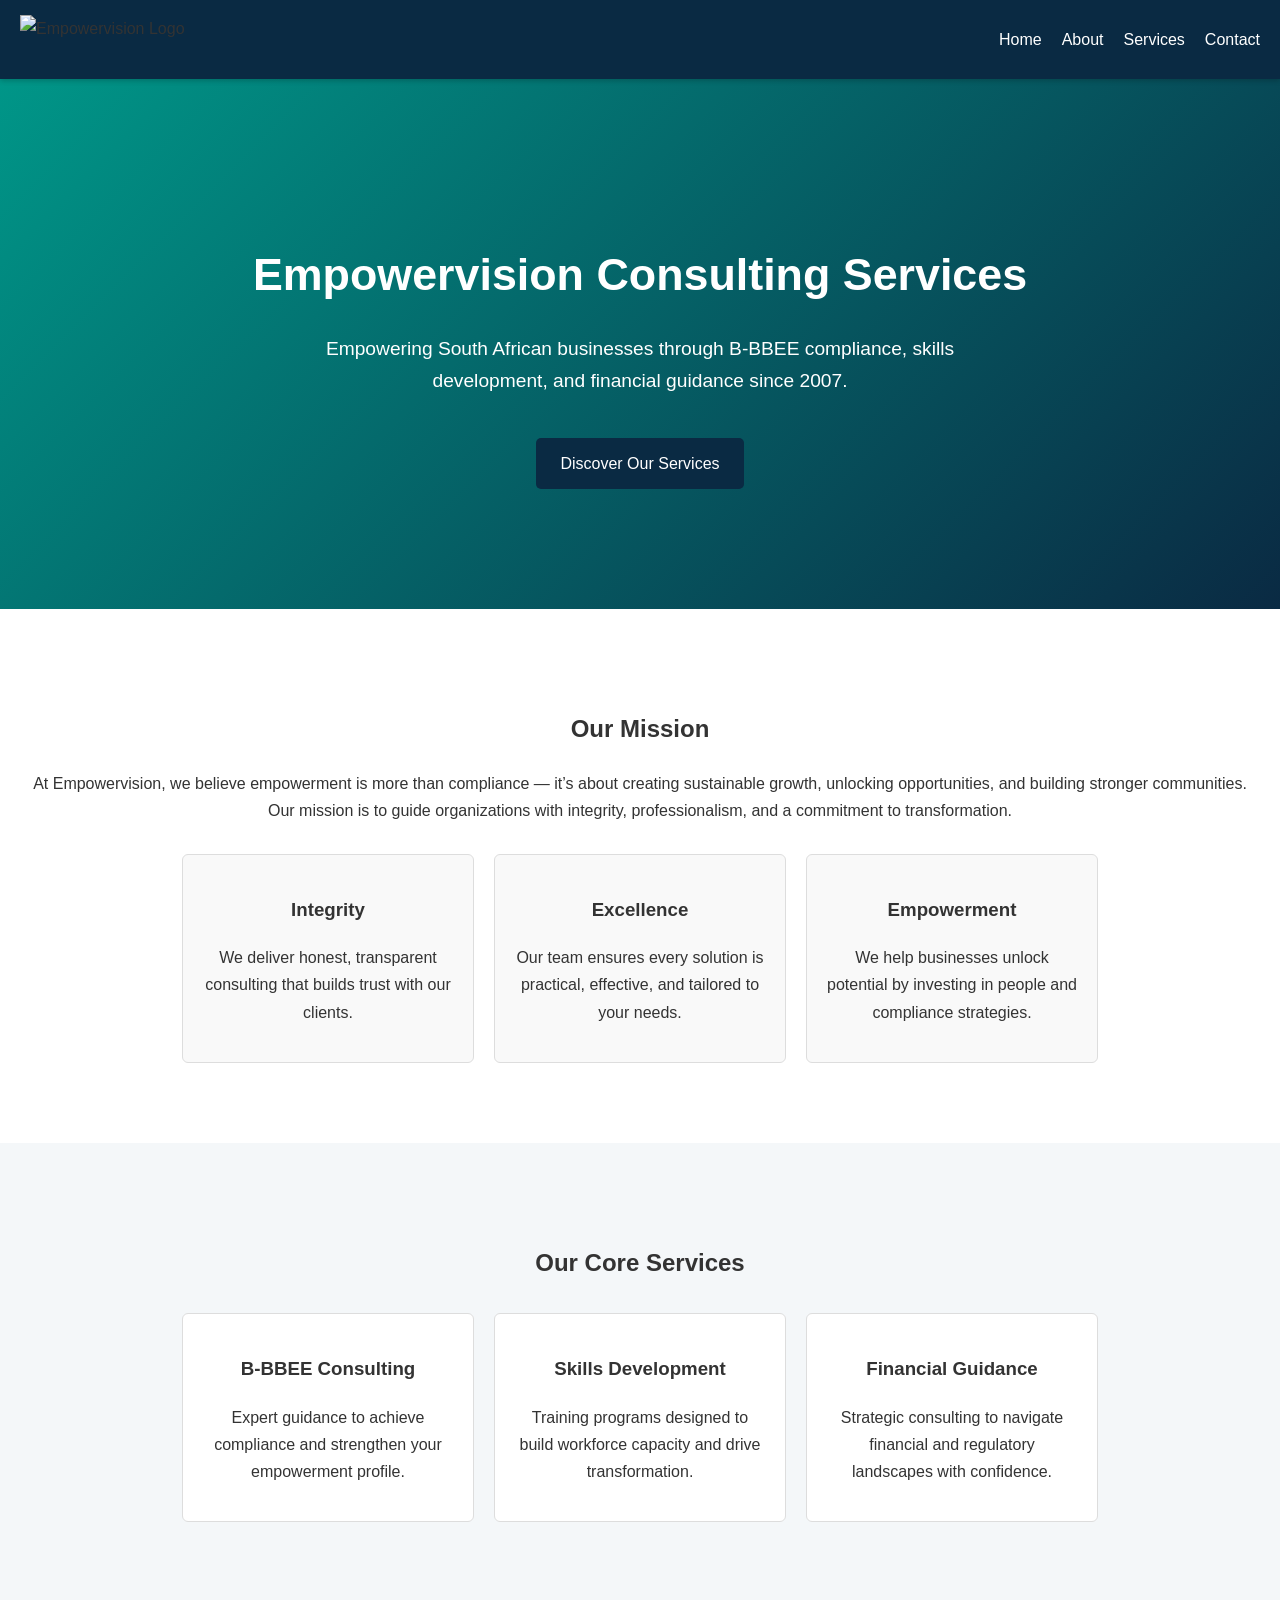
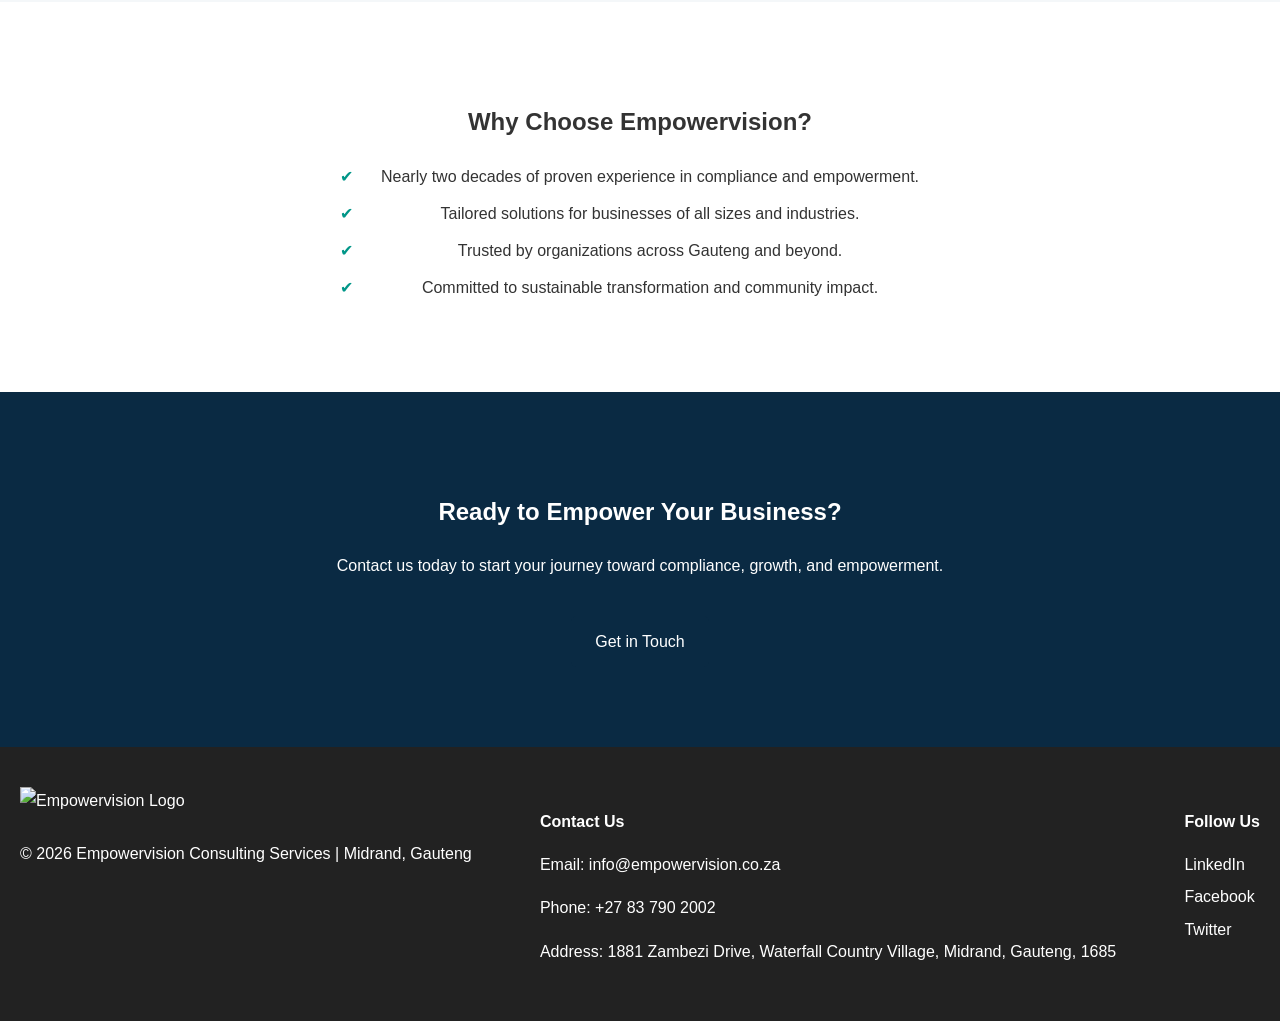
==== index.html @ 843c6916 "Fix link case sensitivity for services page" ====
<!DOCTYPE html>
<html lang="en">
<head>
  <meta charset="UTF-8">
  <meta name="viewport" content="width=device-width, initial-scale=1.0">
  <title>Empowervision Consulting Services</title>
  <link rel="stylesheet" href="style.css">
</head>
<body>
  
<!-- Header -->
<header>
  <nav class="navbar">
    <img src="assets/LOGO.png" alt="Empowervision Logo" class="logo">

    <!-- Navigation Links -->
    <ul class="nav-links">
      <li><a href="index.html">Home</a></li>
      <li><a href="about.html">About</a></li>
      <li><a href="services.html">Services</a></li>
      <li><a href="contact.html">Contact</a></li>
    </ul>

    <!-- Hamburger Button -->
    <div class="hamburger">
      <span></span>
      <span></span>
      <span></span>
    </div>
  </nav>
</header>

  <!-- Hero Section -->
  <section class="hero">
    <div class="hero-text">
      <h1>Empowervision Consulting Services</h1>
      <p>Empowering South African businesses through B-BBEE compliance, skills development, and financial guidance since 2007.</p>
      <a href="services.html" class="btn">Discover Our Services</a>
    </div>
  </section>

  <!-- Mission & Values -->
  <section class="mission">
    <h2>Our Mission</h2>
    <p>At Empowervision, we believe empowerment is more than compliance — it’s about creating sustainable growth, unlocking opportunities, and building stronger communities. Our mission is to guide organizations with integrity, professionalism, and a commitment to transformation.</p>
    <div class="values-grid">
      <div class="value-card">
        <h3>Integrity</h3>
        <p>We deliver honest, transparent consulting that builds trust with our clients.</p>
      </div>
      <div class="value-card">
        <h3>Excellence</h3>
        <p>Our team ensures every solution is practical, effective, and tailored to your needs.</p>
      </div>
      <div class="value-card">
        <h3>Empowerment</h3>
        <p>We help businesses unlock potential by investing in people and compliance strategies.</p>
      </div>
    </div>
  </section>

  <!-- Services Overview -->
  <section class="services">
    <h2>Our Core Services</h2>
    <div class="service-grid">
      <div class="service-card">
        <h3>B-BBEE Consulting</h3>
        <p>Expert guidance to achieve compliance and strengthen your empowerment profile.</p>
      </div>
      <div class="service-card">
        <h3>Skills Development</h3>
        <p>Training programs designed to build workforce capacity and drive transformation.</p>
      </div>
      <div class="service-card">
        <h3>Financial Guidance</h3>
        <p>Strategic consulting to navigate financial and regulatory landscapes with confidence.</p>
      </div>
    </div>
  </section>

  <!-- Why Choose Us -->
  <section class="why-us">
    <h2>Why Choose Empowervision?</h2>
    <ul>
      <li>Nearly two decades of proven experience in compliance and empowerment.</li>
      <li>Tailored solutions for businesses of all sizes and industries.</li>
      <li>Trusted by organizations across Gauteng and beyond.</li>
      <li>Committed to sustainable transformation and community impact.</li>
    </ul>
  </section>

  <!-- Call to Action -->
  <section class="cta">
    <h2>Ready to Empower Your Business?</h2>
    <p>Contact us today to start your journey toward compliance, growth, and empowerment.</p>
    <a href="Contact.html" class="btn">Get in Touch</a>
  </section>

  <!-- Footer -->
  <footer>
    <div class="footer-content">
      <div class="footer-left">
        <img src="assets/LOGO.png" alt="Empowervision Logo" class="footer-logo">
        <p>&copy; 2026 Empowervision Consulting Services | Midrand, Gauteng</p>
      </div>
      <div class="footer-middle">
        <h4>Contact Us</h4>
        <p>Email: info@empowervision.co.za</p>
        <p>Phone: +27 83 790 2002</p>
        <p>Address: 1881 Zambezi Drive, Waterfall Country Village, Midrand, Gauteng, 1685</p>
      </div>
      <div class="footer-right">
        <h4>Follow Us</h4>
        <ul class="social-links">
          <li><a href="#">LinkedIn</a></li>
          <li><a href="#">Facebook</a></li>
          <li><a href="#">Twitter</a></li>
        </ul>
      </div>
    </div>
  </footer>
  <script>
  const hamburger = document.querySelector('.hamburger');
  const navLinks = document.querySelector('.nav-links');

  hamburger.addEventListener('click', () => {
    hamburger.classList.toggle('active');
    navLinks.classList.toggle('active');
  });
</script>
</body>
</html>
---- style.css ----
:root {
  --primary-color: #0a2a43;   /* Deep navy */
  --accent-color: #009688;   /* Teal/green */
  --light-bg: #f9f9f9;
  --text-color: #333;
}

html {
  scroll-behavior: smooth;
}

body {
  margin: 0;
  font-family: 'Poppins', Arial, Helvetica, sans-serif;
  color: var(--text-color);
  line-height: 1.7;
  background: #fff;
}

/* Header & Navbar */
header {
  background: var(--primary-color);
  padding: 10px 20px;
  position: sticky;
  top: 0;
  z-index: 1000;
  box-shadow: 0 2px 5px rgba(0,0,0,0.2);
}

.logo {
  height: 50px;
}

.navbar {
  display: flex;
  justify-content: space-between;
  align-items: center;
}

.nav-links {
  list-style: none;
  display: flex;
  gap: 20px;
}

.nav-links a {
  color: #fff;
  text-decoration: none;
  font-weight: 500;
  transition: color 0.3s ease;
}

.nav-links a:hover {
  color: var(--accent-color);
}

/* Hamburger */
.hamburger {
  display: none;
  flex-direction: column;
  cursor: pointer;
  gap: 5px;
}

.hamburger span {
  width: 25px;
  height: 3px;
  background: #fff;
  border-radius: 2px;
  transition: all 0.3s ease;
}

/* Mobile Menu */
@media (max-width: 768px) {
  .nav-links {
    position: absolute;
    top: 70px;
    right: 0;
    background: var(--primary-color);
    flex-direction: column;
    width: 200px;
    padding: 20px;
    gap: 15px;
    transform: translateX(100%);
    transition: transform 0.3s ease;
  }

  .nav-links.active {
    transform: translateX(0);
  }

  .hamburger {
    display: flex;
  }
}

/* Hamburger Animation (X toggle) */
.hamburger.active span:nth-child(1) {
  transform: rotate(45deg) translate(5px, 5px);
}

.hamburger.active span:nth-child(2) {
  opacity: 0;
}

.hamburger.active span:nth-child(3) {
  transform: rotate(-45deg) translate(5px, -5px);
}

/* Hero Section */
.hero {
  background: linear-gradient(135deg, var(--accent-color), var(--primary-color));
  color: #fff;
  text-align: center;
  padding: 120px 20px;
}

.hero h1 {
  font-size: 2.8rem;
  margin-bottom: 20px;
  animation: fadeInDown 1s ease;
}

.hero p {
  font-size: 1.2rem;
  max-width: 700px;
  margin: 0 auto 20px;
  animation: fadeInUp 1.2s ease;
}

.btn {
  display: inline-block;
  background: var(--primary-color);
  color: #fff;
  padding: 12px 24px;
  margin-top: 20px;
  text-decoration: none;
  border-radius: 5px;
  transition: transform 0.3s ease, background 0.3s ease;
}

.btn:hover {
  transform: scale(1.05);
  background: #06405f;
}

/* Mission & Values */
.mission {
  padding: 80px 20px;
  text-align: center;
}

.values-grid {
  display: flex;
  justify-content: center;
  gap: 20px;
  flex-wrap: wrap;
  margin-top: 30px;
}

.value-card {
  background: var(--light-bg);
  padding: 20px;
  border-radius: 6px;
  width: 250px;
  border: 1px solid #ddd;
  transition: transform 0.3s ease, box-shadow 0.3s ease;
}

.value-card:hover {
  transform: translateY(-5px);
  box-shadow: 0 8px 20px rgba(0,0,0,0.15);
}

/* Services */
.services {
  padding: 80px 20px;
  text-align: center;
  background: #f4f7f9;
}

.service-grid {
  display: flex;
  justify-content: center;
  gap: 20px;
  flex-wrap: wrap;
  margin-top: 30px;
}

.service-card {
  background: #fff;
  padding: 20px;
  border-radius: 6px;
  width: 250px;
  border: 1px solid #ddd;
  transition: transform 0.3s ease, box-shadow 0.3s ease;
}

.service-card:hover {
  transform: translateY(-5px);
  box-shadow: 0 8px 20px rgba(0,0,0,0.15);
}

/* Why Us */
.why-us {
  padding: 80px 20px;
  text-align: center;
}

.why-us ul {
  list-style: none;
  padding: 0;
  max-width: 600px;
  margin: 0 auto;
}

.why-us li {
  margin: 10px 0;
  font-weight: 500;
  position: relative;
  padding-left: 20px;
}

.why-us li::before {
  content: "✔";
  color: var(--accent-color);
  position: absolute;
  left: 0;
}

/* Call to Action */
.cta {
  background: var(--primary-color);
  color: #fff;
  text-align: center;
  padding: 80px 20px;
}

.cta h2 {
  margin-bottom: 20px;
}

/* Footer */
footer {
  background: #222;
  color: #fff;
  padding: 40px 20px;
}

.footer-content {
  display: flex;
  justify-content: space-between;
  flex-wrap: wrap;
  gap: 30px;
}

.footer-logo {
  height: 40px;
  margin-bottom: 10px;
}

.footer-middle h4,
.footer-right h4 {
  margin-bottom: 10px;
}

.social-links {
  list-style: none;
  padding: 0;
}

.social-links li {
  margin: 5px 0;
}

.social-links a {
  color: #fff;
  text-decoration: none;
  transition: color 0.3s ease;
}

.social-links a:hover {
  color: var(--accent-color);
}

/* Animations */
.fade-in {
  opacity: 0;
  transform: translateY(20px);
  animation: fadeInUp 1s forwards;
}

.slide-up {
  opacity: 0;
  transform: translateY(40px);
  animation: slideUp 1s forwards;
}

@keyframes fadeInUp {
  to {
    opacity: 1;
    transform: translateY(0);
  }
}

@keyframes fadeInDown {
  from {
    opacity: 0;
    transform: translateY(-30px);
  }
  to {
    opacity: 1;
    transform: translateY(0);
  }
}

@keyframes slideUp {
  to {
    opacity: 1;
    transform: translateY(0);
  }
}

/* Responsive Timeline */
@media (max-width: 768px) {
  .timeline::before {
    left: 10px;
  }
  .timeline-item {
    width: 100%;
    align-self: flex-start;
  }

  .footer-content {
    flex-direction: column;
    text-align: center;
  }
}

/* Contact Form */
.contact-form {
  display: flex;
  flex-direction: column;
  gap: 15px;
  max-width: 600px;
  margin: 0 auto;
}

.contact-form input,
.contact-form textarea {
  padding: 12px;
  border: 1px solid #ddd;
  border-radius: 6px;
  font-size: 1rem;
}

.contact-form button {
  align-self: flex-start;
  background: var(--accent-color);
  color: #fff;
  padding: 12px 24px;
  border: none;
  border-radius: 6px;
  cursor: pointer;
  font-size: 1rem;
  transition: background 0.3s ease, transform 0.3s ease;
}

.contact-form button:hover {
  background: #00796b;
  transform: scale(1.05);
}

/* Timeline Section */
.timeline {
  display: flex;
  flex-direction: column;
  gap: 30px;
  max-width: 800px;
  margin: 40px auto;
  position: relative;
}

.timeline::before {
  content: "";
  position: absolute;
  left: 50%;
  top: 0;
  bottom: 0;
  width: 4px;
  background: var(--accent-color);
  transform: translateX(-50%);
}

.timeline-item {
  background: #fff;
  border: 1px solid #ddd;
  border-radius: 6px;
  padding: 20px;
  width: 45%;
  position: relative;
}

.timeline-item:nth-child(odd) {
  align-self: flex-start;
}

.timeline-item:nth-child(even) {
  align-self: flex-end;
}

.timeline-item h3 {
  color: var(--accent-color);
  margin-bottom: 10px;
}

/* Responsive Timeline */
@media (max-width: 768px) {
  .timeline::before {
    left: 10px;
  }
  .timeline-item {
    width: 100%;
    align-self: flex-start;
  }
}

/* Utility: Container for consistent spacing */
.container {
  max-width: 1200px;
  margin: 0 auto;
  padding: 0 20px;
}
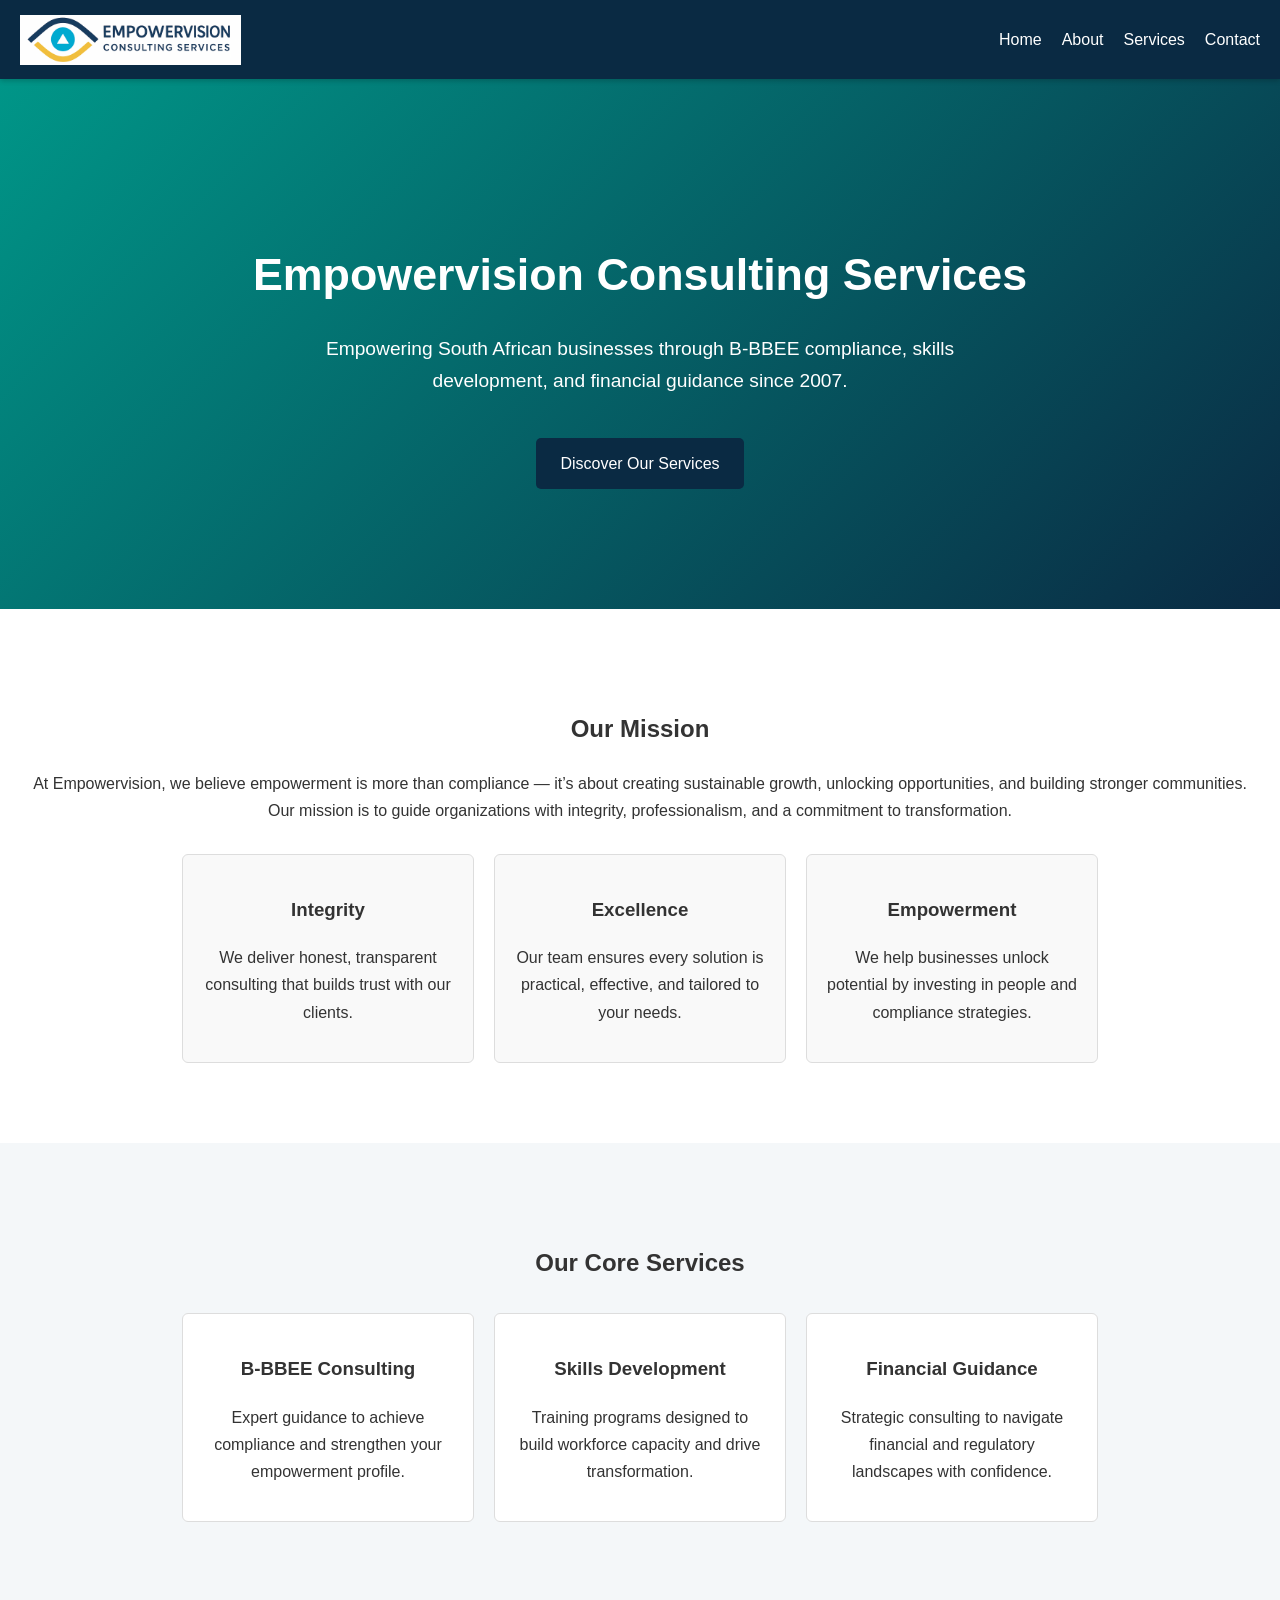
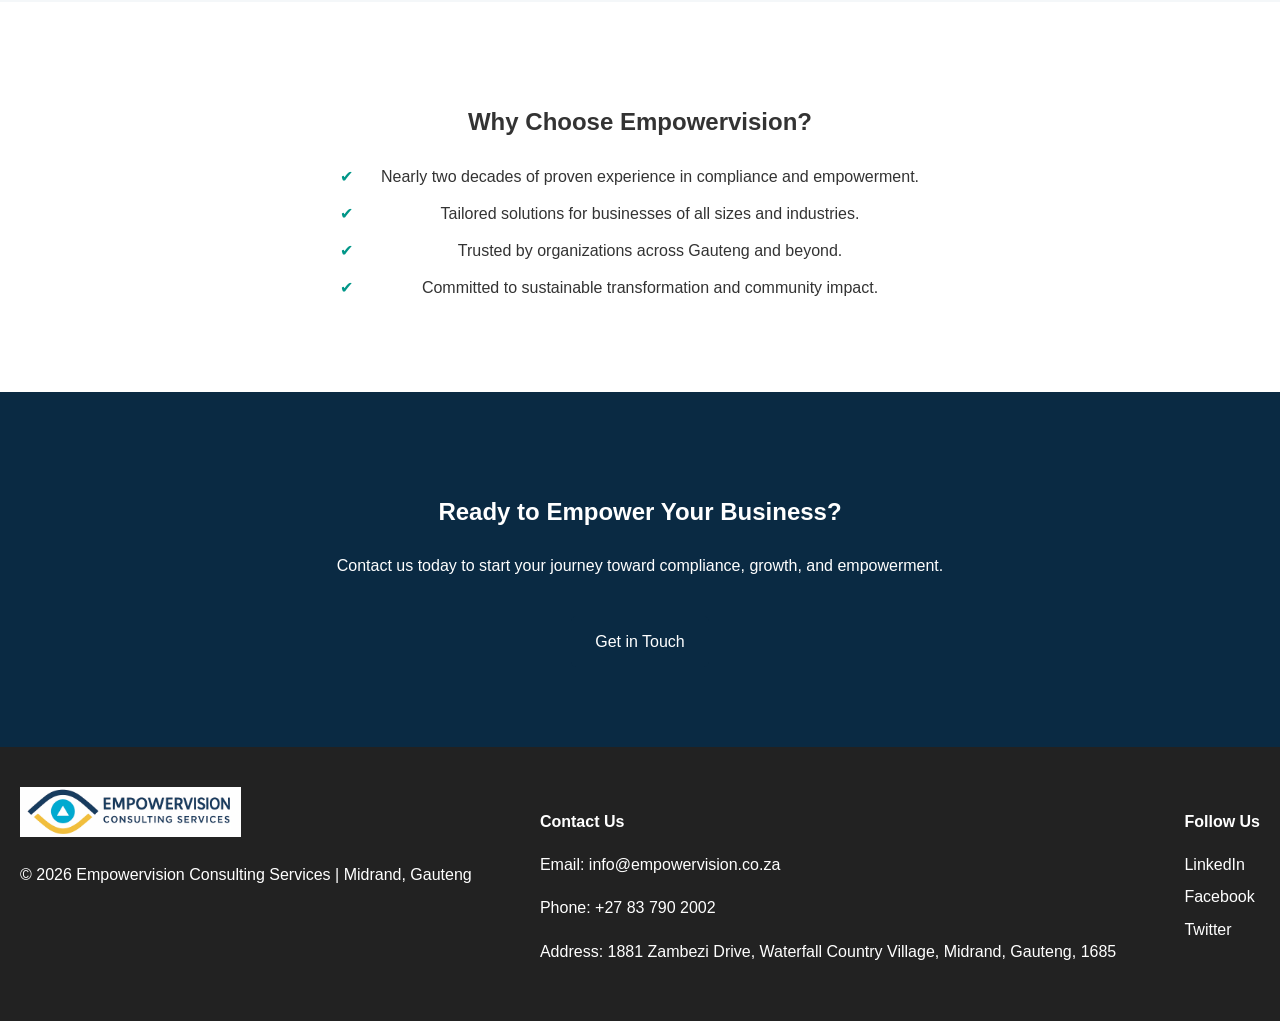
==== commit 25e35d74: "Update logo image source in index.html" ====
--- a/index.html
+++ b/index.html
@@ -11,7 +11,8 @@
 <!-- Header -->
 <header>
   <nav class="navbar">
-    <img src="assets/LOGO.png" alt="Empowervision Logo" class="logo">
+    <img src="logo.png" alt="Empowervision Logo" class="logo">
+
 
     <!-- Navigation Links -->
     <ul class="nav-links">
@@ -100,7 +101,7 @@
   <footer>
     <div class="footer-content">
       <div class="footer-left">
-        <img src="assets/LOGO.png" alt="Empowervision Logo" class="footer-logo">
+        <img src="logo.png" alt="Empowervision Logo" class="logo">
         <p>&copy; 2026 Empowervision Consulting Services | Midrand, Gauteng</p>
       </div>
       <div class="footer-middle">
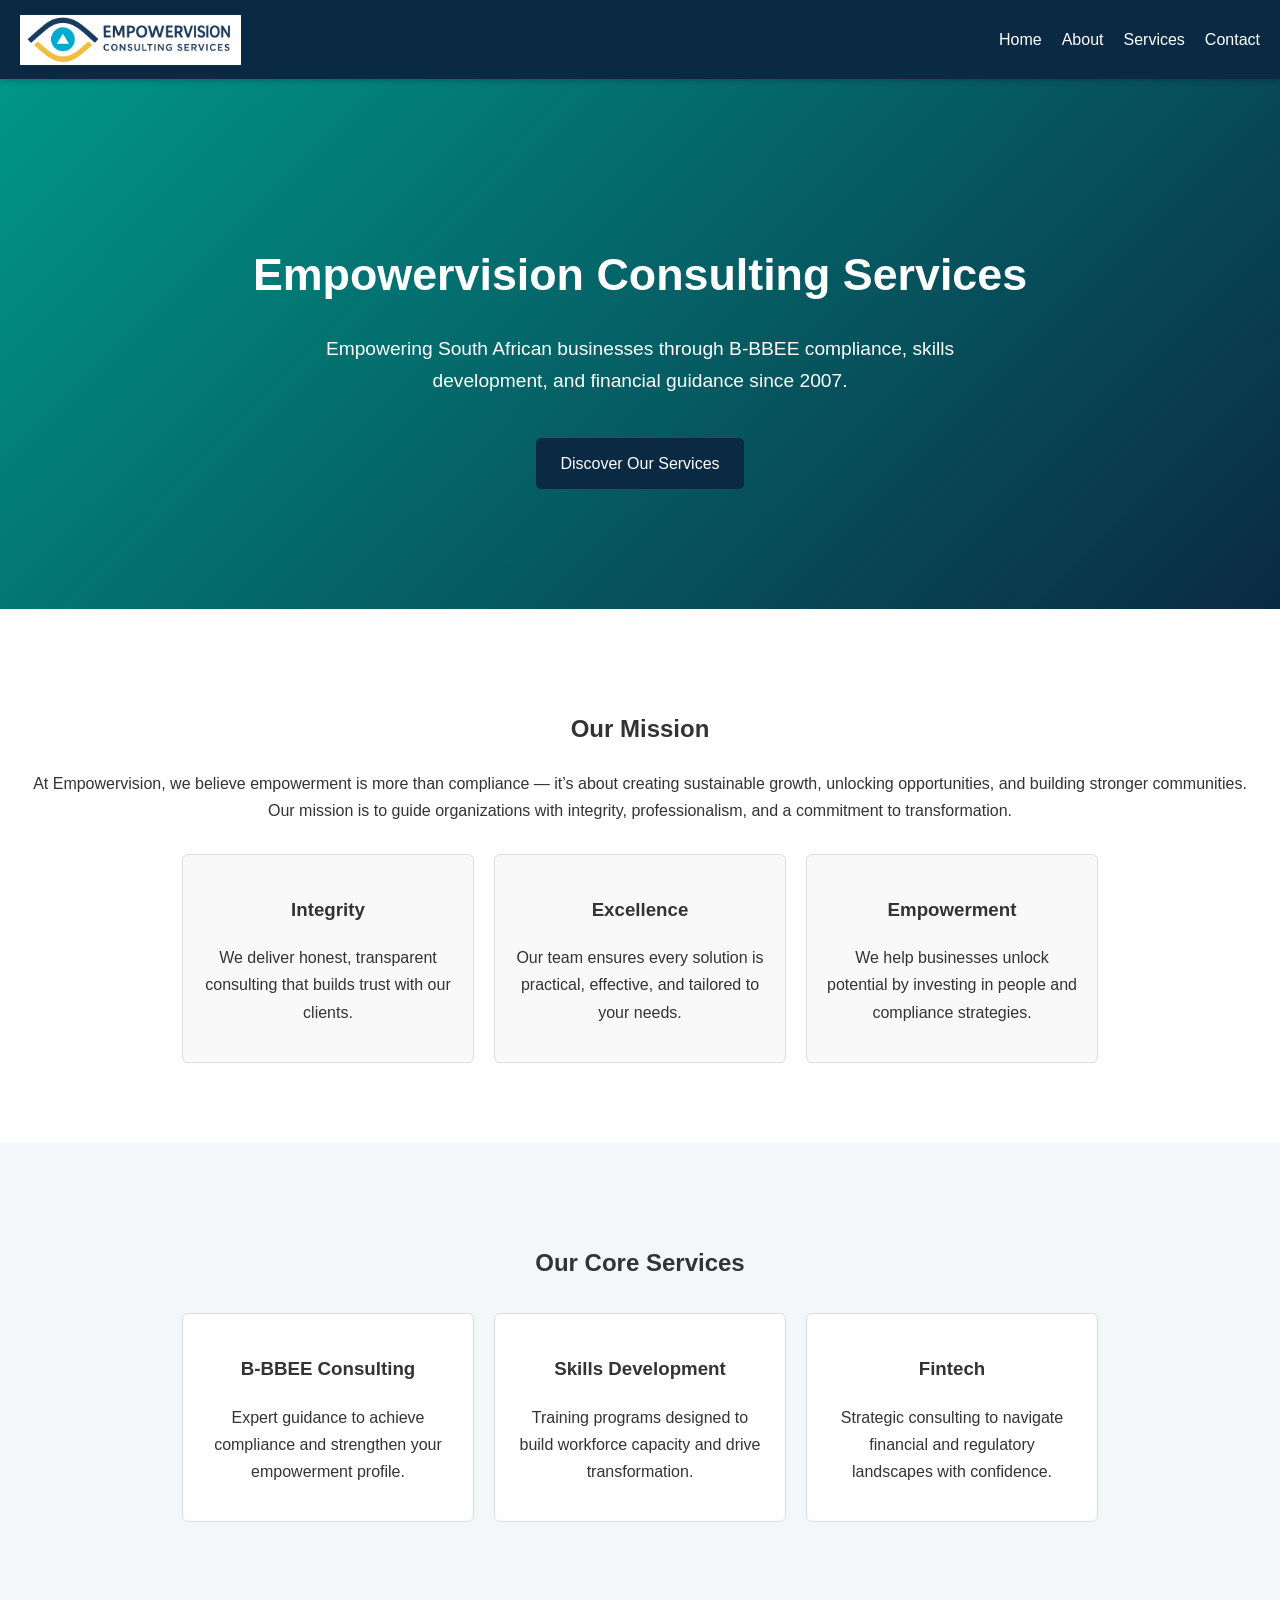
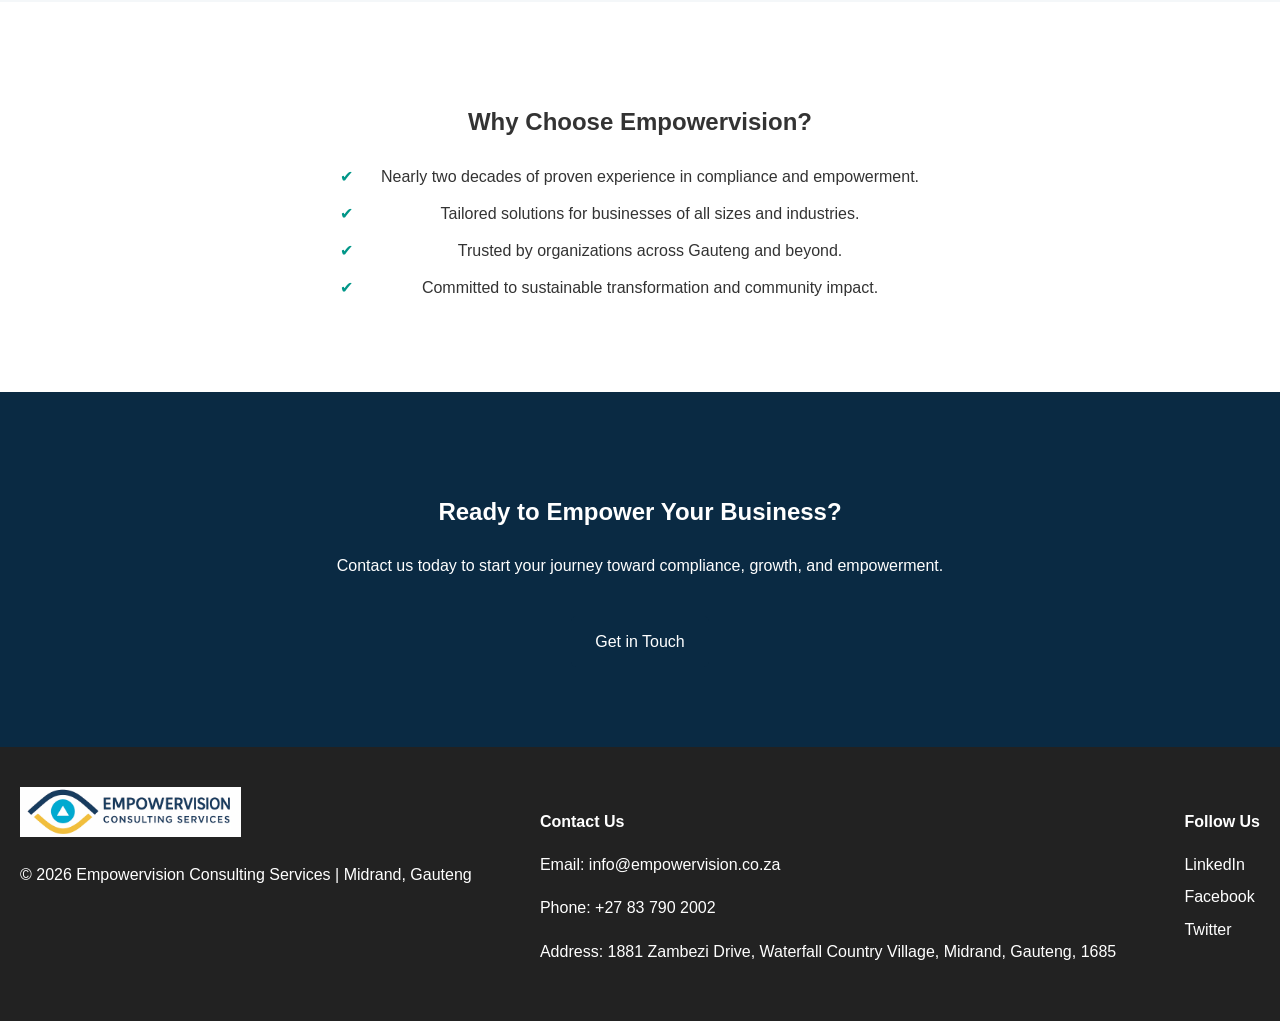
==== commit 8d78c15a: "Rename 'Financial Guidance' to 'Fintech'" ====
--- a/index.html
+++ b/index.html
@@ -73,7 +73,7 @@
         <p>Training programs designed to build workforce capacity and drive transformation.</p>
       </div>
       <div class="service-card">
-        <h3>Financial Guidance</h3>
+        <h3>Fintech</h3>
         <p>Strategic consulting to navigate financial and regulatory landscapes with confidence.</p>
       </div>
     </div>
@@ -120,14 +120,6 @@
       </div>
     </div>
   </footer>
-  <script>
-  const hamburger = document.querySelector('.hamburger');
-  const navLinks = document.querySelector('.nav-links');
-
-  hamburger.addEventListener('click', () => {
-    hamburger.classList.toggle('active');
-    navLinks.classList.toggle('active');
-  });
-</script>
+  <script src="script.js"></script>
 </body>
 </html>
--- a/style.css
+++ b/style.css
@@ -431,3 +431,36 @@
   margin: 0 auto;
   padding: 0 20px;
 }
+
+/* Default: show nav links on desktop */
+.nav-links {
+  list-style: none;
+  display: flex;
+  gap: 20px;
+}
+
+/* Mobile: hide nav links until hamburger is clicked */
+@media (max-width: 768px) {
+  .nav-links {
+    display: none; /* <-- hide by default */
+    position: absolute;
+    top: 70px;
+    right: 0;
+    background: var(--primary-color);
+    flex-direction: column;
+    width: 200px;
+    padding: 20px;
+    gap: 15px;
+    transform: translateX(100%);
+    transition: transform 0.3s ease;
+  }
+
+  .nav-links.active {
+    display: flex; /* <-- show when active */
+    transform: translateX(0);
+  }
+
+  .hamburger {
+    display: flex;
+  }
+}
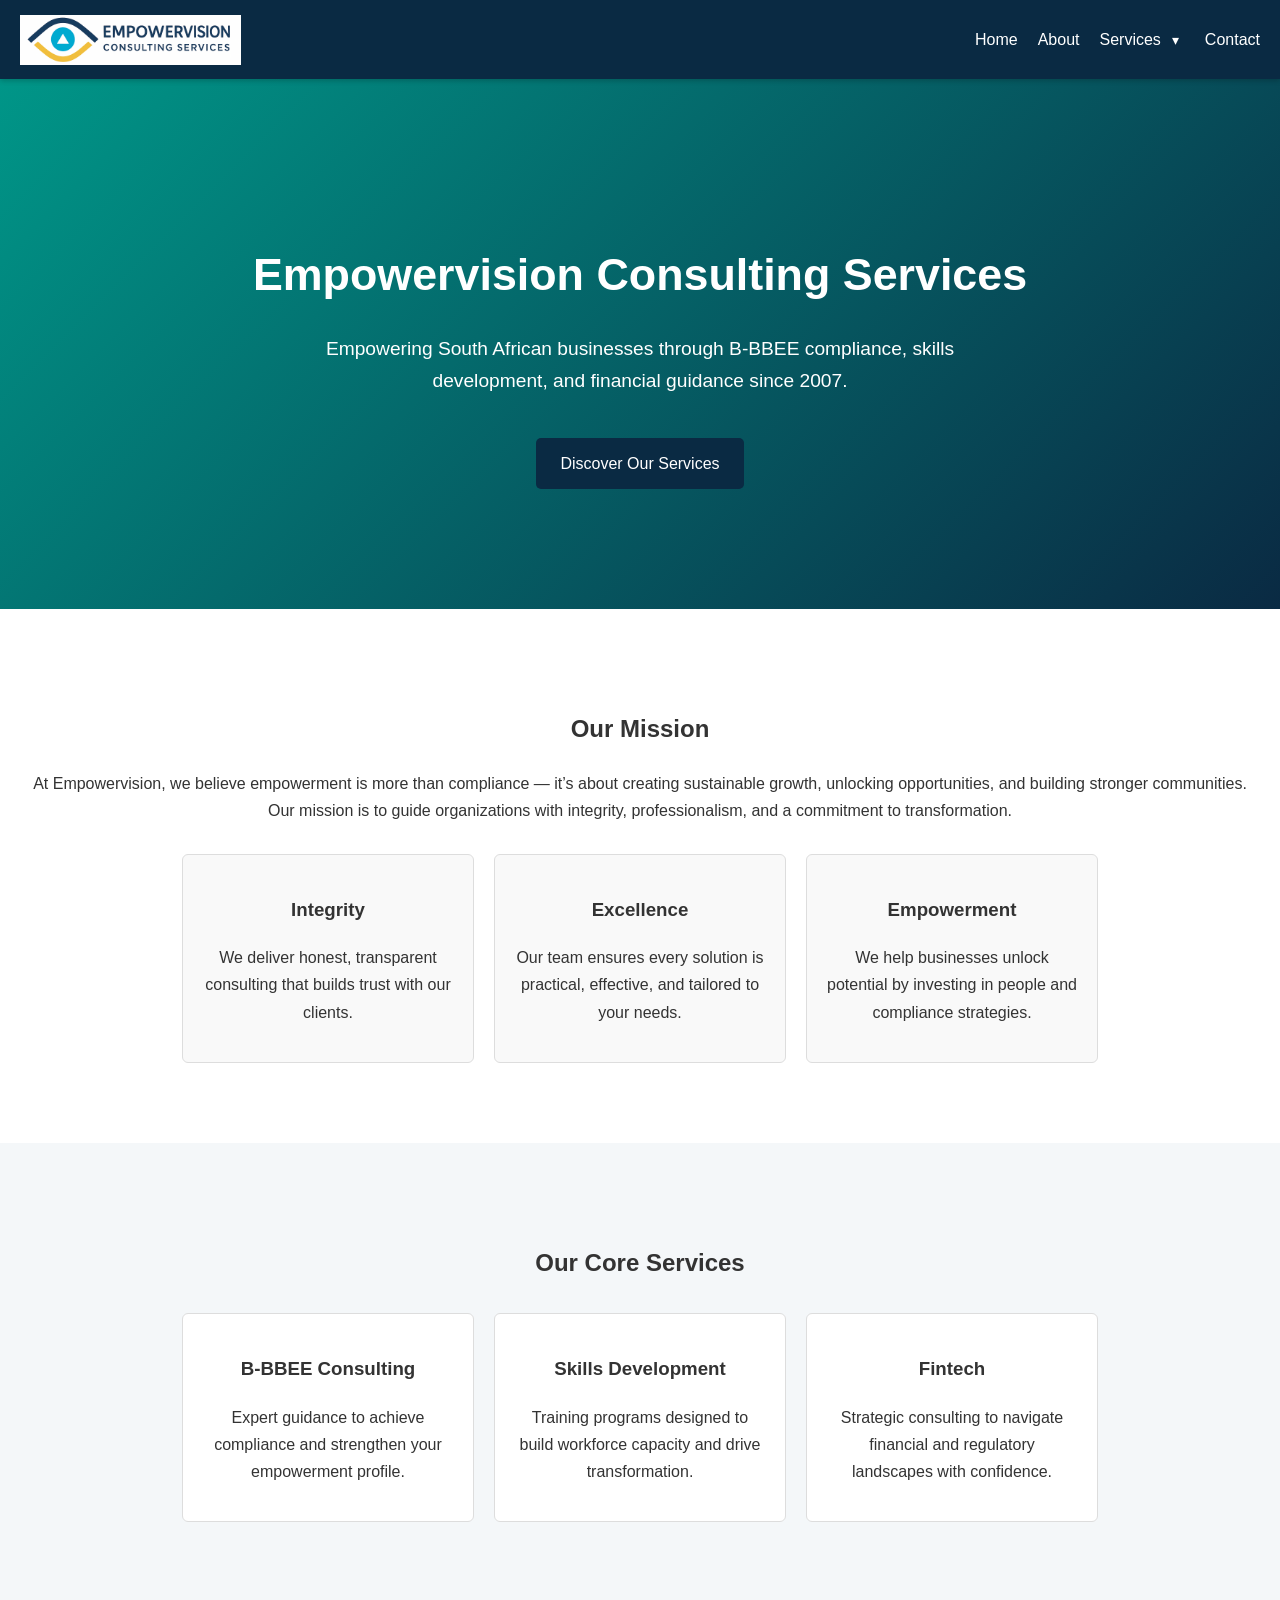
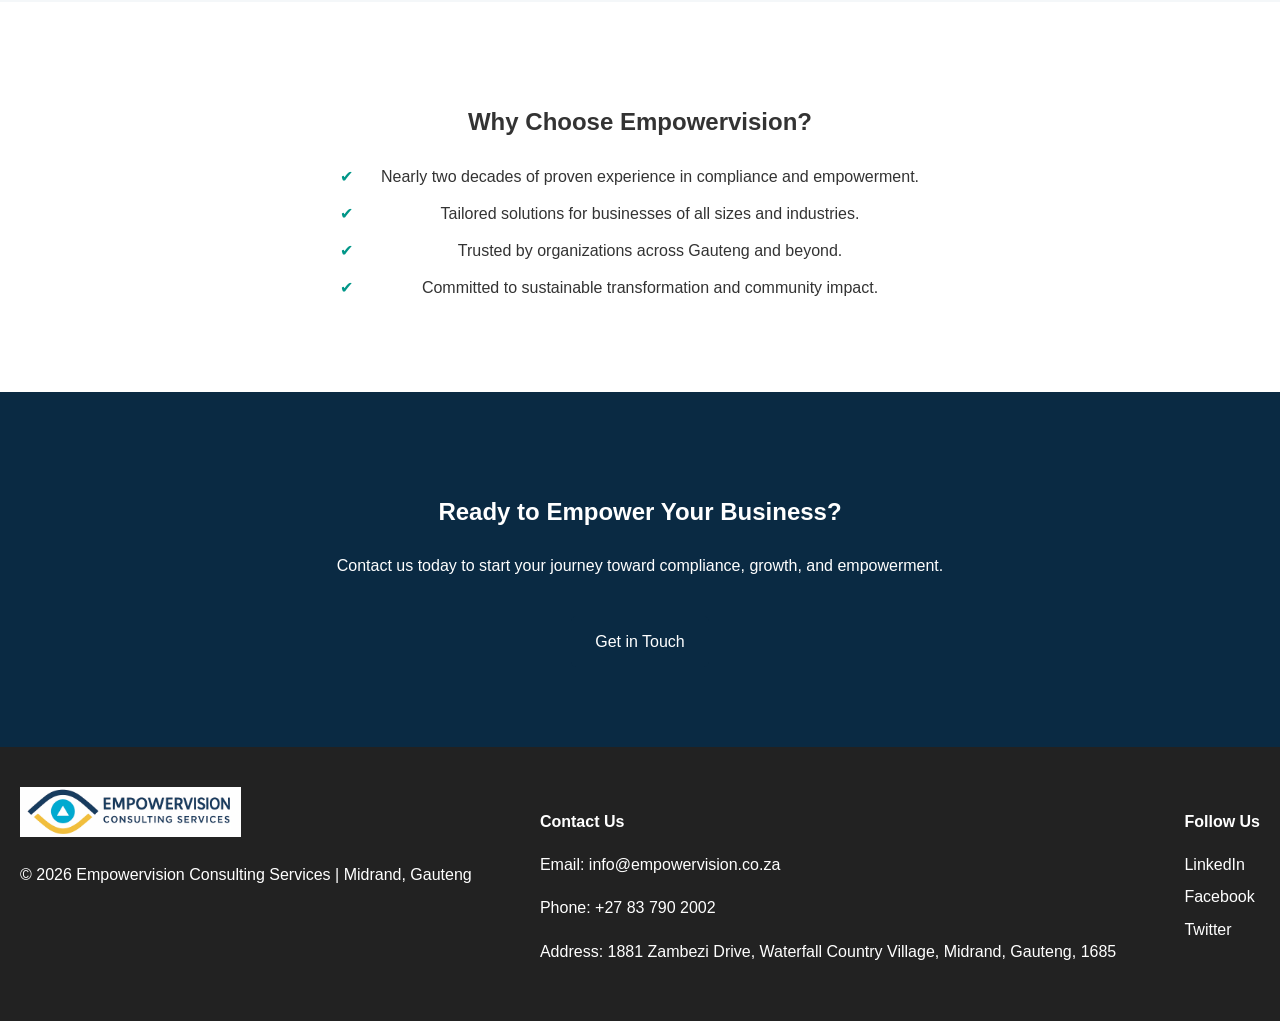
==== commit 4ddd98e2: "Update Services dropdown link and comments" ====
--- a/index.html
+++ b/index.html
@@ -7,18 +7,29 @@
   <link rel="stylesheet" href="style.css">
 </head>
 <body>
-  
 <!-- Header -->
 <header>
   <nav class="navbar">
     <img src="logo.png" alt="Empowervision Logo" class="logo">
 
-
     <!-- Navigation Links -->
     <ul class="nav-links">
       <li><a href="index.html">Home</a></li>
       <li><a href="about.html">About</a></li>
-      <li><a href="services.html">Services</a></li>
+
+      <!-- Services link + dropdown button -->
+      <li class="dropdown">
+        <!-- Services goes to overview -->
+        <a href="services.html">Services</a>
+        <!-- Arrow button toggles dropdown -->
+        <button class="dropdown-btn" aria-label="Toggle Services Subpages">▾</button>
+        <ul class="dropdown-menu">
+          <li><a href="bbbee.html">B-BBEE Consulting</a></li>
+          <li><a href="skills.html">Skills Development</a></li>
+          <li><a href="fintech.html">Fintech</a></li>
+        </ul>
+      </li>
+
       <li><a href="contact.html">Contact</a></li>
     </ul>
 
@@ -31,6 +42,7 @@
   </nav>
 </header>
 
+  
   <!-- Hero Section -->
   <section class="hero">
     <div class="hero-text">
--- a/style.css
+++ b/style.css
@@ -54,6 +54,62 @@
   color: var(--accent-color);
 }
 
+/* Dropdown Menu */
+.dropdown {
+  position: relative;
+  display: flex;
+  align-items: center;
+}
+
+.dropdown-btn {
+  background: none;
+  border: none;
+  color: #fff;
+  font-size: 0.9rem;
+  cursor: pointer;
+  margin-left: 5px;
+  transition: color 0.3s ease, transform 0.3s ease;
+}
+
+.dropdown-btn:hover {
+  color: var(--accent-color);
+}
+
+/* Rotate arrow when active */
+.dropdown.active .dropdown-btn {
+  transform: rotate(180deg);
+}
+
+.dropdown-menu {
+  display: none;
+  position: absolute;
+  background: var(--primary-color);
+  list-style: none;
+  padding: 10px 0;
+  margin: 0;
+  top: 100%;
+  left: 0;
+  min-width: 200px;
+  border-radius: 4px;
+  box-shadow: 0 4px 8px rgba(0,0,0,0.2);
+}
+
+.dropdown-menu li a {
+  color: #fff;
+  text-decoration: none;
+  display: block;
+  padding: 8px 12px;
+}
+
+.dropdown-menu li a:hover {
+  background: var(--accent-color);
+}
+
+/* Show dropdown when active */
+.dropdown.active .dropdown-menu {
+  display: block;
+}
+
 /* Hamburger */
 .hamburger {
   display: none;
@@ -70,9 +126,23 @@
   transition: all 0.3s ease;
 }
 
+/* Hamburger Animation (X toggle) */
+.hamburger.active span:nth-child(1) {
+  transform: rotate(45deg) translate(5px, 5px);
+}
+
+.hamburger.active span:nth-child(2) {
+  opacity: 0;
+}
+
+.hamburger.active span:nth-child(3) {
+  transform: rotate(-45deg) translate(5px, -5px);
+}
+
 /* Mobile Menu */
 @media (max-width: 768px) {
   .nav-links {
+    display: none; /* hide by default */
     position: absolute;
     top: 70px;
     right: 0;
@@ -86,25 +156,20 @@
   }
 
   .nav-links.active {
+    display: flex; /* show when active */
     transform: translateX(0);
   }
 
   .hamburger {
     display: flex;
   }
-}
-
-/* Hamburger Animation (X toggle) */
-.hamburger.active span:nth-child(1) {
-  transform: rotate(45deg) translate(5px, 5px);
-}
-
-.hamburger.active span:nth-child(2) {
-  opacity: 0;
-}
-
-.hamburger.active span:nth-child(3) {
-  transform: rotate(-45deg) translate(5px, -5px);
+
+  /* Mobile dropdown styling */
+  .dropdown-menu {
+    position: static;
+    box-shadow: none;
+    background: var(--primary-color);
+  }
 }
 
 /* Hero Section */
@@ -201,6 +266,18 @@
   box-shadow: 0 8px 20px rgba(0,0,0,0.15);
 }
 
+.read-more {
+  display: inline-block;
+  margin-top: 10px;
+  color: var(--accent-color);
+  font-weight: 500;
+  text-decoration: none;
+}
+
+.read-more:hover {
+  text-decoration: underline;
+}
+
 /* Why Us */
 .why-us {
   padding: 80px 20px;
@@ -319,56 +396,6 @@
     opacity: 1;
     transform: translateY(0);
   }
-}
-
-/* Responsive Timeline */
-@media (max-width: 768px) {
-  .timeline::before {
-    left: 10px;
-  }
-  .timeline-item {
-    width: 100%;
-    align-self: flex-start;
-  }
-
-  .footer-content {
-    flex-direction: column;
-    text-align: center;
-  }
-}
-
-/* Contact Form */
-.contact-form {
-  display: flex;
-  flex-direction: column;
-  gap: 15px;
-  max-width: 600px;
-  margin: 0 auto;
-}
-
-.contact-form input,
-.contact-form textarea {
-  padding: 12px;
-  border: 1px solid #ddd;
-  border-radius: 6px;
-  font-size: 1rem;
-}
-
-.contact-form button {
-  align-self: flex-start;
-  background: var(--accent-color);
-  color: #fff;
-  padding: 12px 24px;
-  border: none;
-  border-radius: 6px;
-  cursor: pointer;
-  font-size: 1rem;
-  transition: background 0.3s ease, transform 0.3s ease;
-}
-
-.contact-form button:hover {
-  background: #00796b;
-  transform: scale(1.05);
 }
 
 /* Timeline Section */
@@ -432,35 +459,3 @@
   padding: 0 20px;
 }
 
-/* Default: show nav links on desktop */
-.nav-links {
-  list-style: none;
-  display: flex;
-  gap: 20px;
-}
-
-/* Mobile: hide nav links until hamburger is clicked */
-@media (max-width: 768px) {
-  .nav-links {
-    display: none; /* <-- hide by default */
-    position: absolute;
-    top: 70px;
-    right: 0;
-    background: var(--primary-color);
-    flex-direction: column;
-    width: 200px;
-    padding: 20px;
-    gap: 15px;
-    transform: translateX(100%);
-    transition: transform 0.3s ease;
-  }
-
-  .nav-links.active {
-    display: flex; /* <-- show when active */
-    transform: translateX(0);
-  }
-
-  .hamburger {
-    display: flex;
-  }
-}
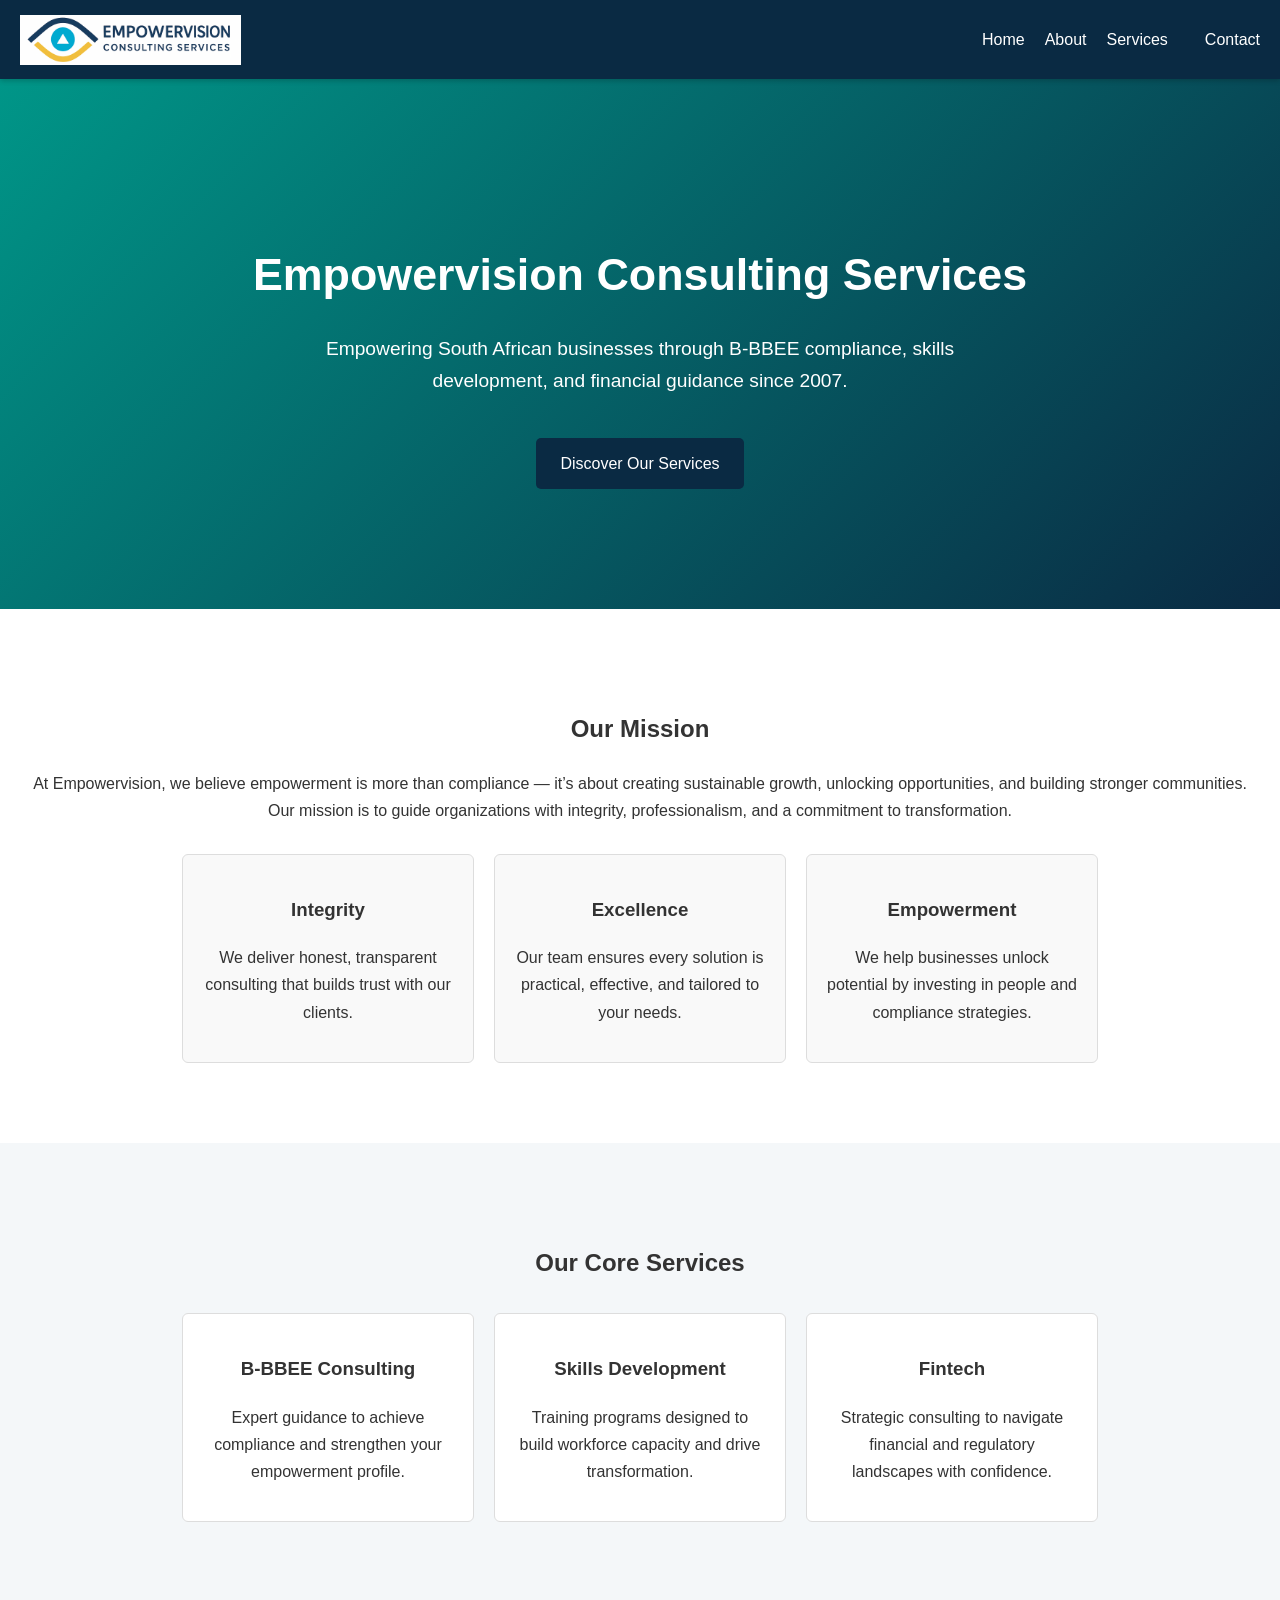
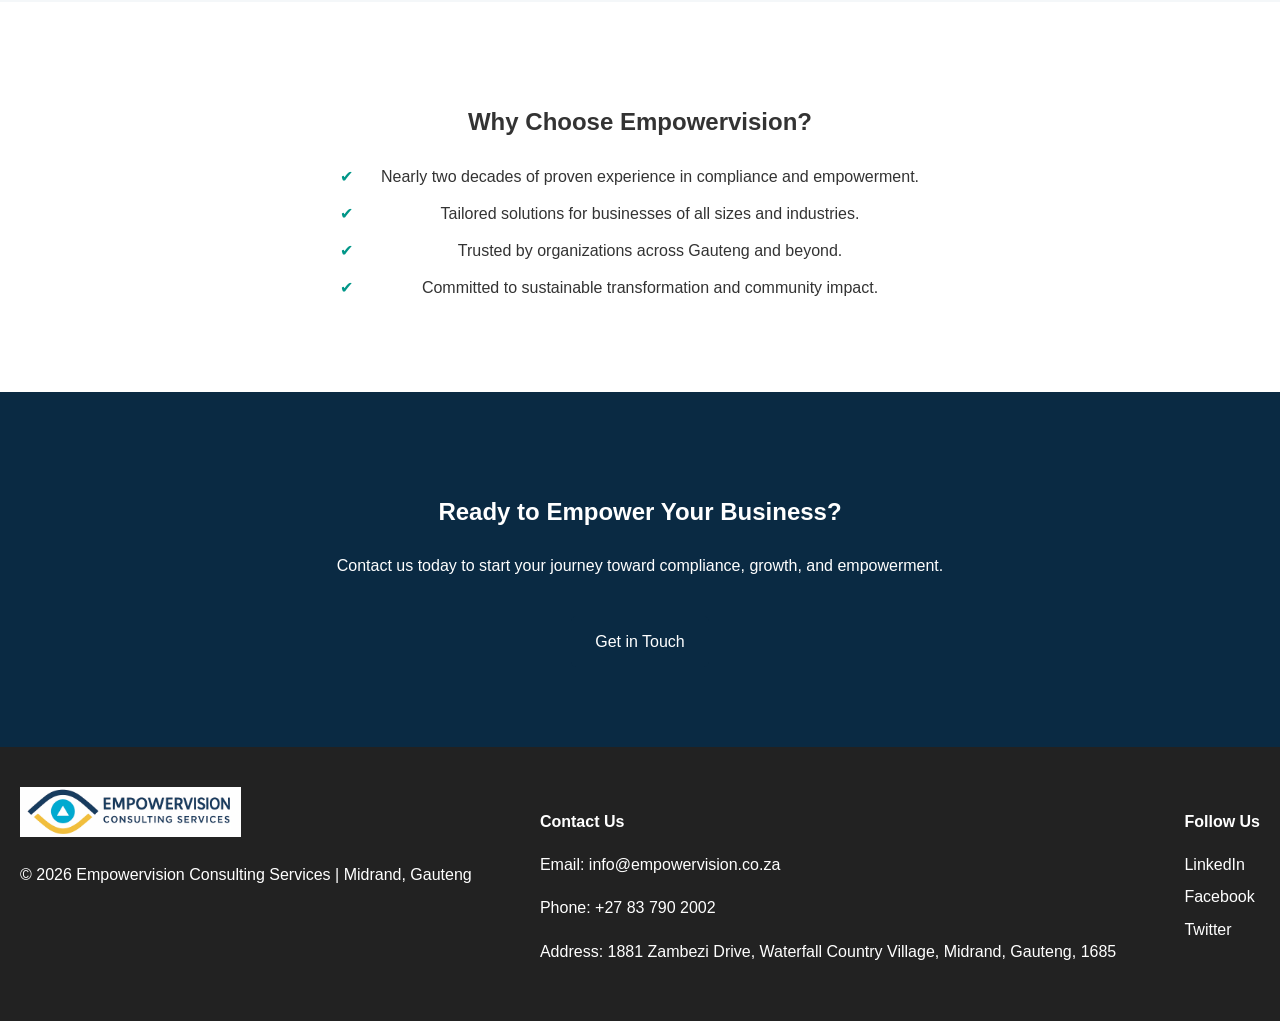
==== commit 2f0d8af5: "Refactor dropdown button and hamburger button markup Updated the dropdown button structure and simpl" ====
--- a/index.html
+++ b/index.html
@@ -19,10 +19,10 @@
 
       <!-- Services link + dropdown button -->
       <li class="dropdown">
-        <!-- Services goes to overview -->
         <a href="services.html">Services</a>
-        <!-- Arrow button toggles dropdown -->
-        <button class="dropdown-btn" aria-label="Toggle Services Subpages">▾</button>
+        <button class="dropdown-btn" aria-label="Toggle Services Subpages">
+          <span class="chevron"></span>
+        </button>
         <ul class="dropdown-menu">
           <li><a href="bbbee.html">B-BBEE Consulting</a></li>
           <li><a href="skills.html">Skills Development</a></li>
@@ -35,12 +35,11 @@
 
     <!-- Hamburger Button -->
     <div class="hamburger">
-      <span></span>
-      <span></span>
-      <span></span>
+      <span></span><span></span><span></span>
     </div>
   </nav>
 </header>
+
 
   
   <!-- Hero Section -->
--- a/style.css
+++ b/style.css
@@ -165,10 +165,28 @@
   }
 
   /* Mobile dropdown styling */
+  .dropdown {
+    flex-direction: column; /* stack Services + arrow + menu vertically */
+    align-items: flex-start;
+  }
+
+  .dropdown-btn {
+    margin-left: 0;
+    margin-top: 5px;
+  }
+
   .dropdown-menu {
-    position: static;
+    position: static;   /* no absolute positioning */
     box-shadow: none;
     background: var(--primary-color);
+    width: 100%;        /* full width under Services */
+    padding: 0;
+    margin-top: 5px;
+  }
+
+  .dropdown-menu li a {
+    padding: 10px 15px;
+    border-top: 1px solid rgba(255,255,255,0.1); /* subtle divider */
   }
 }
 
